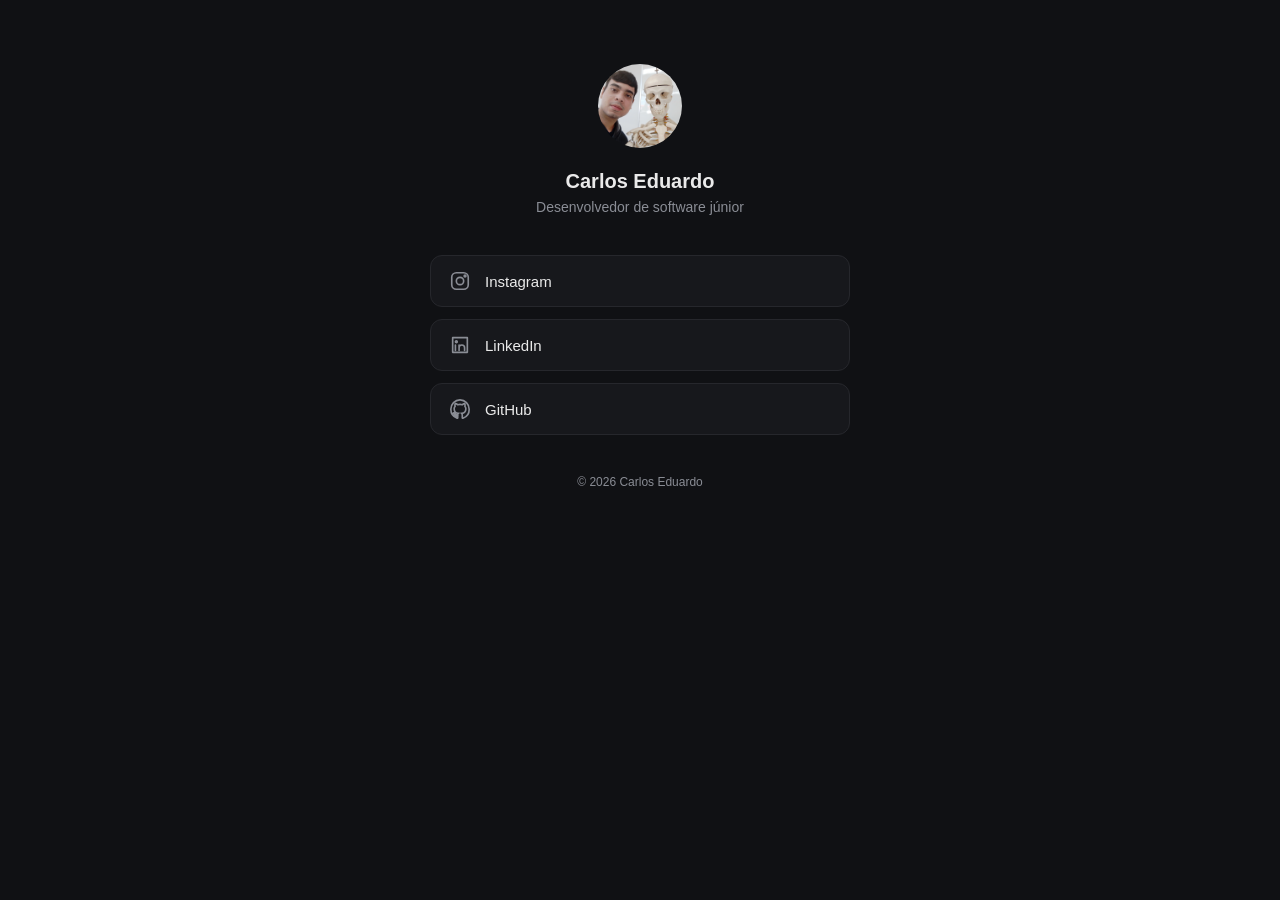
==== index.html @ a1dbac4f "Adicionando imagem do favicon" ====
<!DOCTYPE html>
<html lang="pt-br">
<head>
<meta charset="UTF-8">
<meta name="viewport" content="width=device-width, initial-scale=1.0">
<title>Links Carlos Eduardo</title>
<style>
  :root {
    --bg: #101114;
    --card: #17181c;
    --card-hover: #1f2025;
    --text: #eaeaea;
    --muted: #8a8d95;
    --accent: #5b8cff;
    --border: #26272c;
  }

  * {
    box-sizing: border-box;
  }

  body {
    margin: 0;
    min-height: 100vh;
    background: var(--bg);
    color: var(--text);
    font-family: -apple-system, BlinkMacSystemFont, "Segoe UI", Roboto, Helvetica, Arial, sans-serif;
    display: flex;
    justify-content: center;
    padding: 64px 20px;
  }

  main {
    width: 100%;
    max-width: 420px;
  }

  .profile {
    text-align: center;
    margin-bottom: 40px;
  }

  .avatar {
    width: 84px;
    height: 84px;
    border-radius: 50%;
    object-fit: cover;
    margin: 0 auto 18px;
  }

  .profile h1 {
    font-size: 20px;
    font-weight: 600;
    margin: 0 0 6px;
  }

  .profile p {
    font-size: 14px;
    color: var(--muted);
    margin: 0;
  }

  .links {
    display: flex;
    flex-direction: column;
    gap: 12px;
  }

  .link-card {
    display: flex;
    align-items: center;
    gap: 14px;
    padding: 14px 18px;
    background: var(--card);
    border: 1px solid var(--border);
    border-radius: 12px;
    text-decoration: none;
    color: var(--text);
    transition: background 0.15s ease, transform 0.15s ease, border-color 0.15s ease;
  }

  .link-card:hover {
    background: var(--card-hover);
    border-color: #34363c;
    transform: translateY(-1px);
  }

  .link-card:active {
    transform: translateY(0);
  }

  .link-card:focus-visible {
    outline: 2px solid var(--accent);
    outline-offset: 2px;
  }

  .icon {
    width: 22px;
    height: 22px;
    flex-shrink: 0;
    color: var(--muted);
  }

  .link-card:hover .icon {
    color: var(--text);
  }

  .link-text {
    font-size: 15px;
    font-weight: 500;
  }

  footer {
    text-align: center;
    margin-top: 40px;
    font-size: 12px;
    color: var(--muted);
  }

  @media (prefers-reduced-motion: reduce) {
    .link-card {
      transition: none;
    }
  }
</style>
</head>
<link rel="icon" type="image/png" href="IconPage.png">
<body>
<main>

  <div class="profile">
    <img class="avatar" src="Foto_de_perfil.png" alt="Foto de perfil">
    <h1>Carlos Eduardo</h1>
    <p>Desenvolvedor de software júnior</p>
  </div>

  <div class="links">

    <a href="https://www.instagram.com/kariemiabr/" class="link-card">
      <svg class="icon" viewBox="0 0 24 24" fill="none" stroke="currentColor" stroke-width="1.8">
        <rect x="3" y="3" width="18" height="18" rx="5"/>
        <circle cx="12" cy="12" r="4"/>
        <circle cx="17.5" cy="6.5" r="1"/>
      </svg>
      <span class="link-text">Instagram</span>
    </a>

    <a href="https://www.linkedin.com/in/carlos-eduardo-farias-5b7b9739b/" class="link-card">
      <svg class="icon" viewBox="0 0 24 24" fill="none" stroke="currentColor" stroke-width="1.8">
        <path d="M4 4h16v16H4z" stroke-linejoin="round"/>
        <circle cx="8" cy="8.5" r="1"/>
        <path d="M7 12v6M7 12v6M11 12v6M11 12v6M11 15c0-1.7 1.3-3 3-3s3 1.3 3 3v3" stroke-linecap="round" stroke-linejoin="round"/>
      </svg>
      <span class="link-text">LinkedIn</span>
    </a>

    <a href="https://github.com/carlosfarias2025" class="link-card">
      <svg class="icon" viewBox="0 0 24 24" fill="none" stroke="currentColor" stroke-width="1.8">
        <path d="M12 2C6.48 2 2 6.58 2 12.25c0 4.53 2.87 8.37 6.84 9.73.5.1.68-.22.68-.5 0-.24-.01-.87-.01-1.71-2.78.62-3.37-1.37-3.37-1.37-.45-1.18-1.11-1.5-1.11-1.5-.91-.64.07-.63.07-.63 1 .07 1.53 1.05 1.53 1.05.9 1.57 2.34 1.12 2.91.86.09-.66.35-1.12.64-1.38-2.22-.26-4.56-1.14-4.56-5.06 0-1.12.39-2.03 1.03-2.75-.1-.26-.45-1.31.1-2.73 0 0 .84-.28 2.75 1.05a9.3 9.3 0 0 1 5 0c1.91-1.33 2.75-1.05 2.75-1.05.55 1.42.2 2.47.1 2.73.64.72 1.03 1.63 1.03 2.75 0 3.93-2.34 4.79-4.57 5.05.36.32.68.94.68 1.9 0 1.37-.01 2.47-.01 2.81 0 .28.18.61.69.5A10.03 10.03 0 0 0 22 12.25C22 6.58 17.52 2 12 2z"/>
      </svg>
      <span class="link-text">GitHub</span>
    </a>

  </div>

  <footer>
    &copy; 2026 Carlos Eduardo
  </footer>

</main>
</body>
</html>
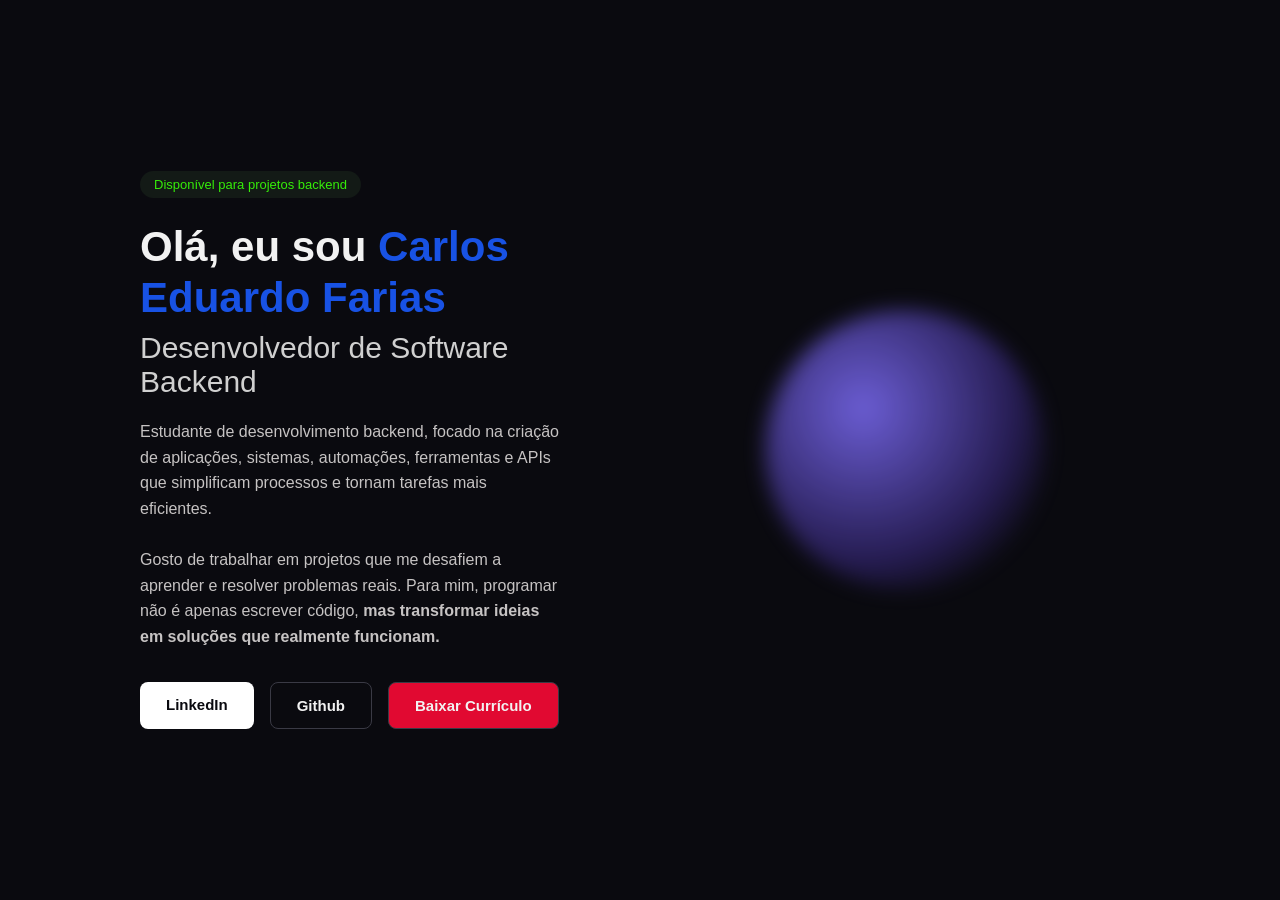
==== commit a7033695: "Vai" ====
--- a/index.html
+++ b/index.html
@@ -1,172 +1,41 @@
 <!DOCTYPE html>
-<html lang="pt-br">
+<html lang="pt-BR">
 <head>
-<meta charset="UTF-8">
-<meta name="viewport" content="width=device-width, initial-scale=1.0">
-<title>Links Carlos Eduardo</title>
-<style>
-  :root {
-    --bg: #101114;
-    --card: #17181c;
-    --card-hover: #1f2025;
-    --text: #eaeaea;
-    --muted: #8a8d95;
-    --accent: #5b8cff;
-    --border: #26272c;
-  }
+  <meta charset="UTF-8">
+  <meta name="viewport" content="width=device-width, initial-scale=1.0">
+  <title>Carlos Eduardo Farias | Desenvolvedor</title>
+  <link rel="stylesheet" href="style.css">
+</head>
+<body>
 
-  * {
-    box-sizing: border-box;
-  }
+  <div class="hero">
+    <div class="hero-content">
+      <span class="badge">Disponível para projetos backend</span>
 
-  body {
-    margin: 0;
-    min-height: 100vh;
-    background: var(--bg);
-    color: var(--text);
-    font-family: -apple-system, BlinkMacSystemFont, "Segoe UI", Roboto, Helvetica, Arial, sans-serif;
-    display: flex;
-    justify-content: center;
-    padding: 64px 20px;
-  }
+      <h1>Olá, eu sou <span class="highlight">Carlos Eduardo Farias</span></h1>
+      <h2>Desenvolvedor de Software Backend </h2>
 
-  main {
-    width: 100%;
-    max-width: 420px;
-  }
+      <p class="description">
+        Estudante de desenvolvimento backend, focado na criação de aplicações, sistemas, automações, ferramentas e
+        APIs que simplificam processos e tornam tarefas mais eficientes.<br><br>
 
-  .profile {
-    text-align: center;
-    margin-bottom: 40px;
-  }
+        Gosto de trabalhar em projetos que me desafiem a aprender e resolver problemas reais.
+        Para mim, programar não é apenas escrever código, <strong>mas transformar ideias em soluções que realmente funcionam.</strong>
 
-  .avatar {
-    width: 84px;
-    height: 84px;
-    border-radius: 50%;
-    object-fit: cover;
-    margin: 0 auto 18px;
-  }
+      </p>
 
-  .profile h1 {
-    font-size: 20px;
-    font-weight: 600;
-    margin: 0 0 6px;
-  }
+      <div class="buttons">
+        <!-- Coloque os links manualmente em cada href abaixo -->
+        <a href="https://www.linkedin.com/in/carlos-eduardo-farias-5b7b9739b/" target="_blank" class="btn btn-primary">LinkedIn</a>
+        <a href="https://github.com/carlosfarias2025" target="_blank" class="btn btn-secondary">Github</a>
+       <a href="Image%20to%20PDF%2020260901%2020.28.31.pdf" download class="btn btn-pdf">Baixar Currículo</a>
+      </div>
+    </div>
 
-  .profile p {
-    font-size: 14px;
-    color: var(--muted);
-    margin: 0;
-  }
-
-  .links {
-    display: flex;
-    flex-direction: column;
-    gap: 12px;
-  }
-
-  .link-card {
-    display: flex;
-    align-items: center;
-    gap: 14px;
-    padding: 14px 18px;
-    background: var(--card);
-    border: 1px solid var(--border);
-    border-radius: 12px;
-    text-decoration: none;
-    color: var(--text);
-    transition: background 0.15s ease, transform 0.15s ease, border-color 0.15s ease;
-  }
-
-  .link-card:hover {
-    background: var(--card-hover);
-    border-color: #34363c;
-    transform: translateY(-1px);
-  }
-
-  .link-card:active {
-    transform: translateY(0);
-  }
-
-  .link-card:focus-visible {
-    outline: 2px solid var(--accent);
-    outline-offset: 2px;
-  }
-
-  .icon {
-    width: 22px;
-    height: 22px;
-    flex-shrink: 0;
-    color: var(--muted);
-  }
-
-  .link-card:hover .icon {
-    color: var(--text);
-  }
-
-  .link-text {
-    font-size: 15px;
-    font-weight: 500;
-  }
-
-  footer {
-    text-align: center;
-    margin-top: 40px;
-    font-size: 12px;
-    color: var(--muted);
-  }
-
-  @media (prefers-reduced-motion: reduce) {
-    .link-card {
-      transition: none;
-    }
-  }
-</style>
-</head>
-<link rel="icon" type="image/png" href="IconPage.png">
-<body>
-<main>
-
-  <div class="profile">
-    <img class="avatar" src="Foto_de_perfil.png" alt="Foto de perfil">
-    <h1>Carlos Eduardo</h1>
-    <p>Desenvolvedor de software júnior</p>
+    <div class="hero-visual">
+      <div class="glow-circle"></div>
+    </div>
   </div>
 
-  <div class="links">
-
-    <a href="https://www.instagram.com/kariemiabr/" class="link-card">
-      <svg class="icon" viewBox="0 0 24 24" fill="none" stroke="currentColor" stroke-width="1.8">
-        <rect x="3" y="3" width="18" height="18" rx="5"/>
-        <circle cx="12" cy="12" r="4"/>
-        <circle cx="17.5" cy="6.5" r="1"/>
-      </svg>
-      <span class="link-text">Instagram</span>
-    </a>
-
-    <a href="https://www.linkedin.com/in/carlos-eduardo-farias-5b7b9739b/" class="link-card">
-      <svg class="icon" viewBox="0 0 24 24" fill="none" stroke="currentColor" stroke-width="1.8">
-        <path d="M4 4h16v16H4z" stroke-linejoin="round"/>
-        <circle cx="8" cy="8.5" r="1"/>
-        <path d="M7 12v6M7 12v6M11 12v6M11 12v6M11 15c0-1.7 1.3-3 3-3s3 1.3 3 3v3" stroke-linecap="round" stroke-linejoin="round"/>
-      </svg>
-      <span class="link-text">LinkedIn</span>
-    </a>
-
-    <a href="https://github.com/carlosfarias2025" class="link-card">
-      <svg class="icon" viewBox="0 0 24 24" fill="none" stroke="currentColor" stroke-width="1.8">
-        <path d="M12 2C6.48 2 2 6.58 2 12.25c0 4.53 2.87 8.37 6.84 9.73.5.1.68-.22.68-.5 0-.24-.01-.87-.01-1.71-2.78.62-3.37-1.37-3.37-1.37-.45-1.18-1.11-1.5-1.11-1.5-.91-.64.07-.63.07-.63 1 .07 1.53 1.05 1.53 1.05.9 1.57 2.34 1.12 2.91.86.09-.66.35-1.12.64-1.38-2.22-.26-4.56-1.14-4.56-5.06 0-1.12.39-2.03 1.03-2.75-.1-.26-.45-1.31.1-2.73 0 0 .84-.28 2.75 1.05a9.3 9.3 0 0 1 5 0c1.91-1.33 2.75-1.05 2.75-1.05.55 1.42.2 2.47.1 2.73.64.72 1.03 1.63 1.03 2.75 0 3.93-2.34 4.79-4.57 5.05.36.32.68.94.68 1.9 0 1.37-.01 2.47-.01 2.81 0 .28.18.61.69.5A10.03 10.03 0 0 0 22 12.25C22 6.58 17.52 2 12 2z"/>
-      </svg>
-      <span class="link-text">GitHub</span>
-    </a>
-
-  </div>
-
-  <footer>
-    &copy; 2026 Carlos Eduardo
-  </footer>
-
-</main>
 </body>
-</html>+</html>
--- a/style.css
+++ b/style.css
@@ -0,0 +1,143 @@
+/* ------ Reset básico ------ */
+* {
+  margin: 0;
+  padding: 0;
+  box-sizing: border-box;
+}
+
+body {
+  font-family: 'Segoe UI', Arial, sans-serif;
+  background-color: #0a0a0f;
+  color: #f2f2f2;
+  min-height: 100vh;
+  display: flex;
+  align-items: center;
+  justify-content: center;
+  padding: 40px 20px;
+}
+
+/* ------ Estrutura principal ------ */
+.hero {
+  display: flex;
+  align-items: center;
+  justify-content: space-between;
+  gap: 60px;
+  max-width: 1000px;
+  width: 100%;
+  flex-wrap: wrap;
+}
+
+.hero-content {
+  flex: 1;
+  min-width: 280px;
+}
+
+/* ------ Badge de status ------ */
+.badge {
+  display: inline-block;
+  background-color: rgba(81, 138, 78, 0.12);
+  color: #35ed09;
+  font-size: 13px;
+  padding: 6px 14px;
+  border-radius: 20px;
+  margin-bottom: 24px;
+}
+
+/* ------ Títulos ------ */
+h1 {
+  font-size: 42px;
+  line-height: 1.2;
+  margin-bottom: 8px;
+}
+
+.highlight {
+  color: #1852e4;
+}
+
+h2 {
+  font-size: 30px;
+  color: #d0d0d0;
+  font-weight: 500;
+  margin-bottom: 20px;
+}
+
+.description {
+  color: #c6c3c3;
+  font-size: 16px;
+  line-height: 1.6;
+  max-width: 420px;
+  margin-bottom: 32px;
+}
+
+/* ------ Botões ------ */
+.buttons {
+  display: flex;
+  gap: 16px;
+  flex-wrap: wrap;
+}
+
+.btn {
+  text-decoration: none;
+  padding: 14px 26px;
+  border-radius: 8px;
+  font-size: 15px;
+  font-weight: 600;
+  transition: transform 0.2s ease, opacity 0.2s ease;
+}
+
+.btn:hover {
+  transform: translateY(-2px);
+  opacity: 0.9;
+}
+
+.btn-primary {
+  background-color: #ffffff;
+  color: #0a0a0f;
+}
+
+.btn-pdf {
+  background-color: #E10931FF;
+  color: #f2f2f2;
+  border: 1px solid #3a3a45;
+}
+
+.btn-secondary {
+  background-color: transparent;
+  color: #f2f2f2;
+  border: 1px solid #3a3a45;
+}
+
+/* ------ Parte visual (círculo com brilho) ------ */
+.hero-visual {
+  flex: 1;
+  min-width: 260px;
+  display: flex;
+  align-items: center;
+  justify-content: center;
+}
+
+.glow-circle {
+  width: 280px;
+  height: 280px;
+  border-radius: 50%;
+  background: radial-gradient(circle at 35% 35%, #7c6cf6, #2a1f5c 60%, transparent 80%);
+  filter: blur(10px);
+  opacity: 0.85;
+}
+
+/* ------ Responsivo ------ */
+@media (max-width: 700px) {
+  .hero {
+    flex-direction: column;
+    text-align: center;
+  }
+
+  .description {
+    margin-left: auto;
+    margin-right: auto;
+  }
+
+  .buttons {
+    justify-content: center;
+  }
+}
